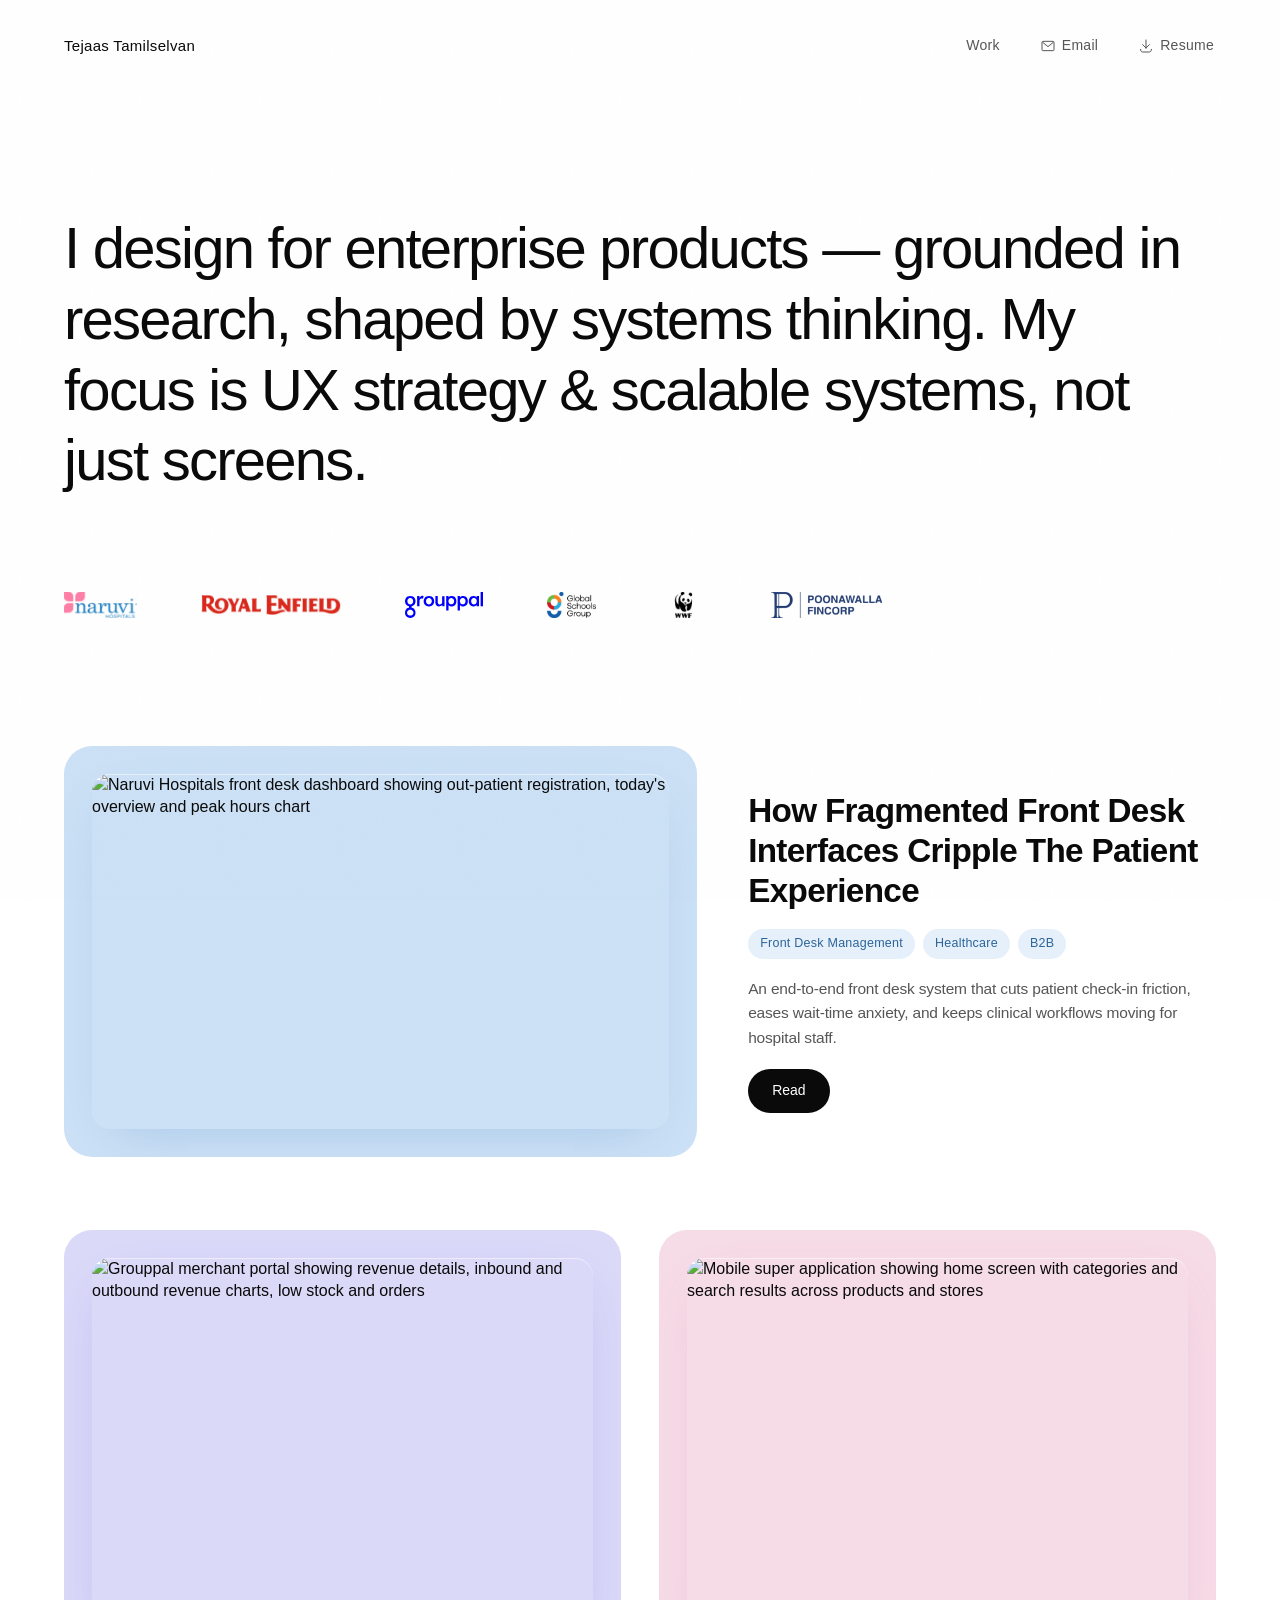
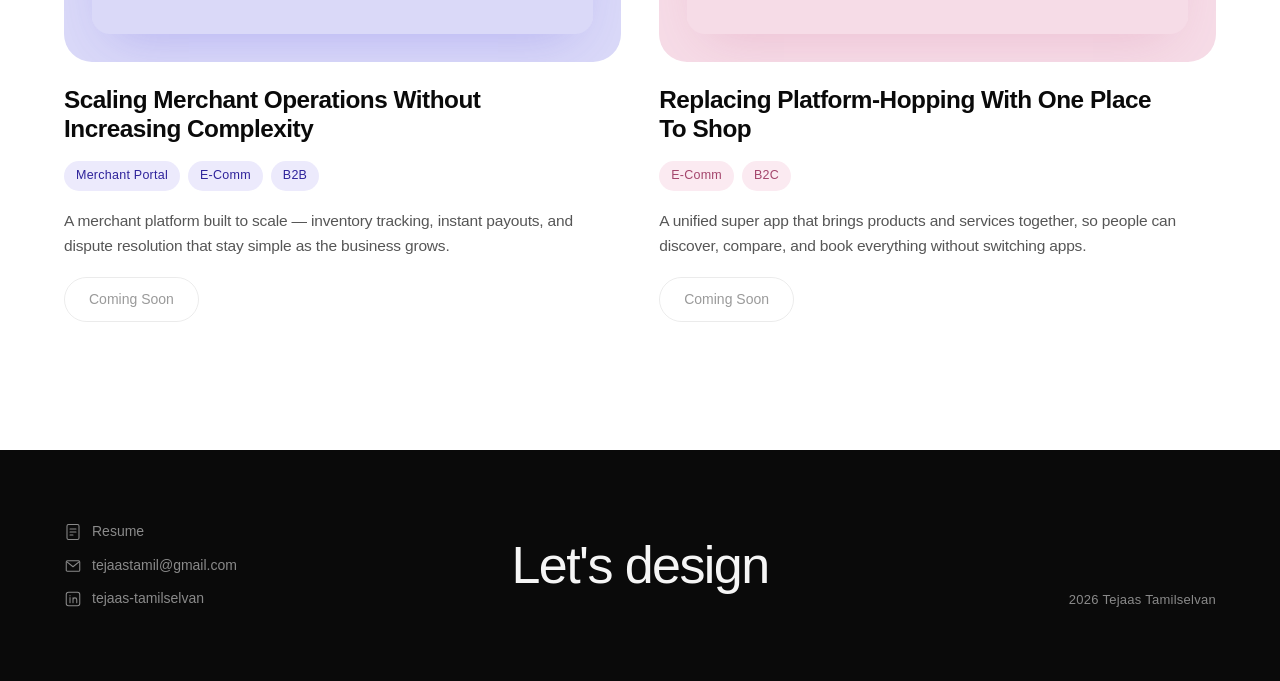
==== index.html @ bf1e73f2 "basic setup + version 1" ====
<!DOCTYPE html>
<html lang="en">
<head>
<meta charset="UTF-8" />
<meta name="viewport" content="width=device-width, initial-scale=1.0" />
<title>Tejaas Tamilselvan — Product Designer</title>
<meta name="description" content="Tejaas Tamilselvan — a designer focused on enterprise products through research driven UX & systems thinking." />

<!-- Switzer — Fontshare -->
<link rel="preconnect" href="https://api.fontshare.com" />
<link href="https://api.fontshare.com/v2/css?f[]=switzer@400,500,600,700&display=swap" rel="stylesheet" />

<link rel="stylesheet" href="assets/reset.css" />
<link rel="stylesheet" href="assets/styles.css" />
</head>
<body>

<div class="grain" aria-hidden="true"></div>

<!-- ================= NAV ================= -->
<header class="nav">
  <a href="#top" class="nav__name">Tejaas Tamilselvan</a>
  <nav class="nav__links" aria-label="Primary">
    <a href="#work" class="nav__link">Work</a>
    <a href="mailto:tejaastamil@gmail.com" class="nav__link nav__link--icon">
      <svg width="16" height="16" viewBox="0 0 24 24" fill="none" aria-hidden="true"><path d="M3 6.5C3 5.67157 3.67157 5 4.5 5H19.5C20.3284 5 21 5.67157 21 6.5V17.5C21 18.3284 20.3284 19 19.5 19H4.5C3.67157 19 3 18.3284 3 17.5V6.5Z" stroke="currentColor" stroke-width="1.5"/><path d="M4 6.5L12 13L20 6.5" stroke="currentColor" stroke-width="1.5" stroke-linecap="round" stroke-linejoin="round"/></svg>
      Email
    </a>
    <a href="resume.pdf" class="nav__link nav__link--icon" download>
      <svg width="16" height="16" viewBox="0 0 24 24" fill="none" aria-hidden="true"><path d="M12 3V15M12 15L7 10M12 15L17 10" stroke="currentColor" stroke-width="1.5" stroke-linecap="round" stroke-linejoin="round"/><path d="M4 17V18C4 19.6569 5.34315 21 7 21H17C18.6569 21 20 19.6569 20 18V17" stroke="currentColor" stroke-width="1.5" stroke-linecap="round" stroke-linejoin="round"/></svg>
      Resume
    </a>
  </nav>
</header>

<!-- ================= HERO ================= -->
<section class="hero" id="top">
  <h1 class="hero__statement" data-reveal-text>
    I design for enterprise products — grounded in research, shaped by systems thinking. My focus is UX strategy &amp; scalable systems, not just screens.
  </h1>
</section>

<!-- ================= CLIENTS ================= -->
<section class="clients" aria-label="Clients">
  <ul class="clients__row">
    <li class="client-logo"><img src="assets/logo/naruvi.svg" alt="Naruvi Hospitals" loading="lazy" /></li>
    <li class="client-logo"><img src="assets/logo/royal-enfield.svg" alt="Royal Enfield" loading="lazy" /></li>
    <li class="client-logo"><img src="assets/logo/grouppal.svg" alt="Grouppal" loading="lazy" /></li>
    <li class="client-logo"><img src="assets/logo/global-schools-group.svg" alt="Global Schools Group" loading="lazy" /></li>
    <li class="client-logo"><img src="assets/logo/wwf.svg" alt="WWF" loading="lazy" /></li>
    <li class="client-logo"><img src="assets/logo/poonawalla-fincorp.svg" alt="Poonawalla Fincorp" loading="lazy" /></li>
  </ul>
</section>

<!-- ================= WORK ================= -->
<main id="work" class="work">

  <!-- Project 1 — featured, full width image -->
  <article class="project project--featured reveal" data-tilt>
    <div class="project__media project__media--blue">
      <img src="assets/image/naruvi-dashboard.png" alt="Naruvi Hospitals front desk dashboard showing out-patient registration, today's overview and peak hours chart" class="project__img" loading="lazy" />
    </div>
    <div class="project__body">
      <h2 class="project__title">How Fragmented Front Desk Interfaces Cripple The Patient Experience</h2>
      <ul class="project__tags">
        <li class="tag tag--blue">Front Desk Management</li>
        <li class="tag tag--blue">Healthcare</li>
        <li class="tag tag--blue">B2B</li>
      </ul>
      <p class="project__desc">An end-to-end front desk system that cuts patient check-in friction, eases wait-time anxiety, and keeps clinical workflows moving for hospital staff.</p>
      <a href="#" class="btn btn--primary">
        <span>Read</span>
      </a>
    </div>
  </article>

  <!-- Project 2 + 3 — two column -->
  <div class="project-grid">

    <article class="project project--card reveal" data-tilt>
      <div class="project__media project__media--lavender">
        <img src="assets/image/grouppal-dashboard.png" alt="Grouppal merchant portal showing revenue details, inbound and outbound revenue charts, low stock and orders" class="project__img" loading="lazy" />
      </div>
      <div class="project__body">
        <h2 class="project__title project__title--sm">Scaling Merchant Operations Without Increasing Complexity</h2>
        <ul class="project__tags">
          <li class="tag tag--lavender">Merchant Portal</li>
          <li class="tag tag--lavender">E-Comm</li>
          <li class="tag tag--lavender">B2B</li>
        </ul>
        <p class="project__desc">A merchant platform built to scale — inventory tracking, instant payouts, and dispute resolution that stay simple as the business grows.</p>
        <span class="btn btn--muted" aria-disabled="true">Coming Soon</span>
      </div>
    </article>

    <article class="project project--card reveal" data-tilt>
      <div class="project__media project__media--pink">
        <img src="assets/image/superapp-mobile.png" alt="Mobile super application showing home screen with categories and search results across products and stores" class="project__img" loading="lazy" />
      </div>
      <div class="project__body">
        <h2 class="project__title project__title--sm">Replacing Platform-Hopping With One Place To Shop</h2>
        <ul class="project__tags">
          <li class="tag tag--pink">E-Comm</li>
          <li class="tag tag--pink">B2C</li>
        </ul>
        <p class="project__desc">A unified super app that brings products and services together, so people can discover, compare, and book everything without switching apps.</p>
        <span class="btn btn--muted" aria-disabled="true">Coming Soon</span>
      </div>
    </article>

  </div>
</main>

<!-- ================= FOOTER ================= -->
<footer class="footer">
  <div class="footer__col footer__col--left">
    <a href="resume.pdf" class="footer__link" download>
      <svg width="18" height="18" viewBox="0 0 24 24" fill="none" aria-hidden="true"><rect x="4" y="2" width="16" height="20" rx="2" stroke="currentColor" stroke-width="1.4"/><path d="M8 8H16M8 12H16M8 16H12" stroke="currentColor" stroke-width="1.4" stroke-linecap="round"/></svg>
      Resume
    </a>
    <a href="mailto:tejaastamil@gmail.com" class="footer__link">
      <svg width="18" height="18" viewBox="0 0 24 24" fill="none" aria-hidden="true"><path d="M3 6.5C3 5.67157 3.67157 5 4.5 5H19.5C20.3284 5 21 5.67157 21 6.5V17.5C21 18.3284 20.3284 19 19.5 19H4.5C3.67157 19 3 18.3284 3 17.5V6.5Z" stroke="currentColor" stroke-width="1.4"/><path d="M4 6.5L12 13L20 6.5" stroke="currentColor" stroke-width="1.4" stroke-linecap="round" stroke-linejoin="round"/></svg>
      tejaastamil@gmail.com
    </a>
    <a href="https://linkedin.com/in/tejaas-tamilselvan" class="footer__link" target="_blank" rel="noopener">
      <svg width="18" height="18" viewBox="0 0 24 24" fill="none" aria-hidden="true"><rect x="3" y="3" width="18" height="18" rx="3" stroke="currentColor" stroke-width="1.4"/><path d="M8 10V17M8 7.5V7.51M12 17V13C12 11.6193 13.1193 10.5 14.5 10.5C15.8807 10.5 17 11.6193 17 13V17M12 10.5V17" stroke="currentColor" stroke-width="1.4" stroke-linecap="round"/></svg>
      tejaas-tamilselvan
    </a>
  </div>

  <div class="footer__col footer__col--center">
    <span class="footer__cta">Let's design</span>
  </div>

  <div class="footer__col footer__col--right">
    <span>2026 Tejaas Tamilselvan</span>
  </div>
</footer>

<script src="script.js"></script>
</body>
</html>
---- assets/styles.css ----
/* ============================================================
   TEJAAS TAMILSELVAN — PORTFOLIO
   Type: Switzer (Fontshare) — used at every scale, weight
   and tracking do the differentiation instead of a second family.
   ============================================================ */

:root{
  /* ---- color ---- */
  --ink:            #0A0A0A;
  --ink-soft:       #565656;
  --ink-faint:      #9A9A9A;
  --paper:          #FFFFFF;
  --line:           rgba(10,10,10,0.08);

  /* Signature accent — the one color this page is remembered by.
     Used sparingly: primary CTA, focus rings, the violet card's
     tag (natural tie-in, same hue family), footer CTA hover glow. */
  --accent:         #4A3FE0;
  --accent-ink:     #2E239B;
  --accent-tint:    #ECEAFC;
  --accent-shadow:  rgba(74,63,224,0.28);

  /* Pastel triad — tuned to a shared saturation/lightness curve
     (~55% sat, ~87% light) so the three cards read as one designed
     family instead of three unrelated colors, each stepping around
     the accent's hue rather than picking random pastels. */
  --blue-bg:        #CCE1F6;
  --blue-tag-bg:    #E6F0FB;
  --blue-tag-ink:   #2B6499;
  --blue-shadow:    rgba(62,124,184,0.26);

  --lavender-bg:    #DAD9F8;
  --lavender-tag-bg:var(--accent-tint);
  --lavender-tag-ink:var(--accent-ink);
  --lavender-shadow:var(--accent-shadow);

  --pink-bg:        #F6DCE7;
  --pink-tag-bg:    #FBEAF1;
  --pink-tag-ink:   #A3446B;
  --pink-shadow:    rgba(200,90,140,0.26);

  --footer-bg:      #0A0A0A;
  --footer-ink:     #F5F5F5;
  --footer-ink-dim: #8A8A8A;

  /* ---- type scale — negative tracking tightens as size grows ---- */
  --track-hero:     -0.03em;
  --track-h2:       -0.02em;
  --track-body:     -0.011em;
  --track-label:    0.02em;   /* positive tracking on eyebrow/chrome elements */

  /* ---- motion ---- */
  --ease-out:       cubic-bezier(.16,1,.3,1);
  --ease-standard:  cubic-bezier(.4,0,.2,1);
  --dur-fast:       160ms;
  --dur-med:        420ms;
  --dur-slow:       720ms;

  --radius-lg:      28px;
  --radius-md:      16px;
  --radius-sm:      10px;
  --radius-pill:    999px;
}

html{ scroll-behavior:smooth; }
@media (prefers-reduced-motion: reduce){
  html{ scroll-behavior:auto; }
}

body{
  background:var(--paper);
  color:var(--ink);
  font-family:'Switzer', -apple-system, BlinkMacSystemFont, 'Segoe UI', sans-serif;
  font-weight:400;
  line-height:1.4;
  overflow-x:hidden;
}

/* subtle grain — quiets down large flat colour fields */
.grain{
  position:fixed; inset:0; pointer-events:none; z-index:999;
  opacity:0.025; mix-blend-mode:multiply;
  background-image:url("data:image/svg+xml,%3Csvg xmlns='http://www.w3.org/2000/svg' width='120' height='120'%3E%3Cfilter id='n'%3E%3CfeTurbulence type='fractalNoise' baseFrequency='0.9' numOctaves='2' stitchTiles='stitch'/%3E%3C/filter%3E%3Crect width='100%25' height='100%25' filter='url(%23n)'/%3E%3C/svg%3E");
}

:focus-visible{
  outline:2px solid var(--accent);
  outline-offset:3px;
  border-radius:4px;
}

/* ============================================================
   NAV
   ============================================================ */
.nav{
  display:flex; align-items:center; justify-content:space-between;
  padding:32px clamp(24px, 5vw, 72px) 0;
  max-width:1440px; margin:0 auto;
}
.nav__name{
  font-weight:500; font-size:15px; letter-spacing:var(--track-label);
}
.nav__links{
  display:flex; align-items:center; gap:clamp(20px, 3vw, 36px);
}
.nav__link{
  display:inline-flex; align-items:center; gap:6px;
  font-size:14px; font-weight:500; color:var(--ink-soft);
  letter-spacing:var(--track-label);
  transition:color var(--dur-fast) var(--ease-standard);
  padding:4px 2px;
  position:relative;
}
.nav__link::after{
  content:'';
  position:absolute; left:0; right:100%; bottom:-2px; height:1px;
  background:var(--ink);
  transition:right var(--dur-med) var(--ease-out);
}
@media (hover:hover) and (pointer:fine){
  .nav__link:hover{ color:var(--ink); }
  .nav__link:hover::after{ right:0; }
}
.nav__link:active{ transform:translateY(1px); }
.nav__link--icon svg{ flex-shrink:0; }

/* ============================================================
   HERO
   ============================================================ */
.hero{
  padding:clamp(64px, 12vw, 160px) clamp(24px, 5vw, 72px) clamp(56px, 8vw, 96px);
  max-width:1440px; margin:0 auto;
}
.hero__statement{
  font-size:clamp(30px, 4.6vw, 58px);
  font-weight:400;
  letter-spacing:var(--track-hero);
  line-height:1.22;
  max-width:1180px;
  color:var(--ink);
}

/* word-by-word reveal — spans injected by JS */
.hero__statement .word{
  display:inline-block;
  opacity:0;
  filter:blur(6px);
  transform:translateY(14px);
  animation:revealWord var(--dur-slow) var(--ease-out) forwards;
}
@keyframes revealWord{
  to{ opacity:1; filter:blur(0); transform:translateY(0); }
}
@media (prefers-reduced-motion: reduce){
  .hero__statement .word{
    animation:none; opacity:1; filter:none; transform:none;
  }
}

/* ============================================================
   CLIENTS
   ============================================================ */
.clients{
  padding:0 clamp(24px, 5vw, 72px) clamp(72px, 10vw, 128px);
  max-width:1440px; margin:0 auto;
}
.clients__row{
  display:flex; flex-wrap:wrap; align-items:center;
  gap:clamp(28px, 5vw, 64px);
  opacity:0;
  animation:fadeUp var(--dur-slow) var(--ease-out) 900ms forwards;
}
@keyframes fadeUp{
  from{ opacity:0; transform:translateY(10px); }
  to{ opacity:1; transform:translateY(0); }
}
@media (prefers-reduced-motion: reduce){
  .clients__row{ animation:none; opacity:1; }
}

.client-logo{
  display:flex; align-items:center;
}
.client-logo img{
  height:26px;
  width:auto;
  max-width:140px;
  object-fit:contain;
}

/* ============================================================
   WORK / PROJECT CARDS
   ============================================================ */
.work{
  padding:0 clamp(24px, 5vw, 72px) clamp(80px, 10vw, 140px);
  max-width:1440px; margin:0 auto;
  display:flex; flex-direction:column; gap:clamp(48px, 6vw, 72px);
}

.reveal{
  opacity:0;
  transform:translateY(28px);
  transition:opacity var(--dur-slow) var(--ease-out), transform var(--dur-slow) var(--ease-out);
}
.reveal.is-visible{
  opacity:1;
  transform:translateY(0);
}
@media (prefers-reduced-motion: reduce){
  .reveal{ opacity:1; transform:none; transition:none; }
}

/* -- featured project -- */
.project--featured{
  display:grid;
  grid-template-columns:1.15fr 0.85fr;
  gap:clamp(32px, 4vw, 56px);
  align-items:center;
}

.project__media{
  border-radius:var(--radius-lg);
  padding:clamp(16px, 2.4vw, 28px);
  aspect-ratio:16/10.4;
  display:flex; align-items:center; justify-content:center;
  overflow:hidden;
  will-change:transform;
  transition:transform var(--dur-med) var(--ease-out), box-shadow var(--dur-med) var(--ease-out);
}
.project__media--blue{ background:var(--blue-bg); }
.project__media--lavender{ background:var(--lavender-bg); }
.project__media--pink{ background:var(--pink-bg); }

.project__img{
  width:100%; height:100%;
  object-fit:cover;
  border-radius:calc(var(--radius-lg) - 10px);
  box-shadow:0 20px 50px -20px rgba(10,10,10,0.22),
             inset 0 1px 0 rgba(255,255,255,0.5);
  transition:transform var(--dur-med) var(--ease-out), box-shadow var(--dur-med) var(--ease-out);
}

/* each card's shadow is tinted with its own hue — a quiet way of
   letting the harmonized palette carry through into depth, not
   just flat fills */
.project__media--blue .project__img{
  box-shadow:0 20px 50px -20px var(--blue-shadow), inset 0 1px 0 rgba(255,255,255,0.5);
}
.project__media--lavender .project__img{
  box-shadow:0 20px 50px -20px var(--lavender-shadow), inset 0 1px 0 rgba(255,255,255,0.5);
}
.project__media--pink .project__img{
  box-shadow:0 20px 50px -20px var(--pink-shadow), inset 0 1px 0 rgba(255,255,255,0.5);
}

@media (hover:hover) and (pointer:fine){
  .project__media--blue:hover .project__img{ box-shadow:0 26px 64px -22px var(--blue-shadow), inset 0 1px 0 rgba(255,255,255,0.5); }
  .project__media--lavender:hover .project__img{ box-shadow:0 26px 64px -22px var(--lavender-shadow), inset 0 1px 0 rgba(255,255,255,0.5); }
  .project__media--pink:hover .project__img{ box-shadow:0 26px 64px -22px var(--pink-shadow), inset 0 1px 0 rgba(255,255,255,0.5); }
  .project__media:hover .project__img{
    transform:scale(1.015);
  }
}

.project__body{
  display:flex; flex-direction:column; gap:18px;
  max-width:520px;
}
.project__title{
  font-size:clamp(24px, 2.6vw, 34px);
  font-weight:600;
  letter-spacing:var(--track-h2);
  line-height:1.2;
}
.project__title--sm{ font-size:clamp(20px, 1.9vw, 25px); }

.project__tags{
  display:flex; flex-wrap:wrap; gap:8px;
}
.tag{
  font-size:12.5px; font-weight:500; letter-spacing:var(--track-label);
  padding:6px 12px; border-radius:var(--radius-pill);
}
.tag--blue{ background:var(--blue-tag-bg); color:var(--blue-tag-ink); }
.tag--lavender{ background:var(--lavender-tag-bg); color:var(--lavender-tag-ink); }
.tag--pink{ background:var(--pink-tag-bg); color:var(--pink-tag-ink); }

.project__desc{
  font-size:15.5px; line-height:1.6;
  letter-spacing:var(--track-body);
  color:var(--ink-soft);
}

/* buttons */
.btn{
  display:inline-flex; align-items:center; justify-content:center;
  width:fit-content;
  padding:12px 24px;
  border-radius:var(--radius-pill);
  font-size:14px; font-weight:500;
  transition:background var(--dur-fast) var(--ease-standard),
             color var(--dur-fast) var(--ease-standard),
             transform var(--dur-fast) var(--ease-standard);
}
.btn--primary{
  background:var(--ink); color:var(--paper);
}
@media (hover:hover) and (pointer:fine){
  .btn--primary:hover{ background:#2A2A2A; }
}
.btn--primary:active{ transform:scale(0.96); }

.btn--muted{
  background:transparent; color:var(--ink-faint);
  border:1px solid var(--line);
  cursor:default;
}

/* -- two-up grid -- */
.project-grid{
  display:grid;
  grid-template-columns:1fr 1fr;
  gap:clamp(28px, 3vw, 44px);
}
.project--card{
  display:flex; flex-direction:column; gap:24px;
}
.project--card .project__media{
  aspect-ratio:4/3.1;
}

/* staggered entrance delays */
.project--featured{ transition-delay:0ms; }
.project-grid .project--card:nth-child(1){ transition-delay:60ms; }
.project-grid .project--card:nth-child(2){ transition-delay:160ms; }

/* ============================================================
   FOOTER
   ============================================================ */
.footer{
  background:var(--footer-bg);
  color:var(--footer-ink);
  padding:clamp(48px, 6vw, 72px) clamp(24px, 5vw, 72px);
  display:grid;
  grid-template-columns:1fr auto 1fr;
  align-items:center;
  gap:24px;
  min-height:220px;
}
.footer__col{ display:flex; flex-direction:column; gap:14px; }
.footer__col--left{ align-items:flex-start; }
.footer__col--right{
  align-items:flex-end; justify-self:end;
  font-size:13px; color:var(--footer-ink-dim);
  letter-spacing:var(--track-label);
  align-self:flex-end;
}
.footer__link{
  display:inline-flex; align-items:center; gap:10px;
  font-size:14px; color:var(--footer-ink-dim);
  transition:color var(--dur-fast) var(--ease-standard),
             transform var(--dur-fast) var(--ease-standard);
}
@media (hover:hover) and (pointer:fine){
  .footer__link:hover{ color:var(--footer-ink); transform:translateX(3px); }
}
.footer__link:active{ transform:translateX(3px) scale(0.98); }

.footer__col--center{ justify-self:center; }
.footer__cta{
  font-size:clamp(32px, 4.6vw, 52px);
  font-weight:500;
  letter-spacing:var(--track-hero);
}

/* ============================================================
   RESPONSIVE
   ============================================================ */
@media (max-width:900px){
  .project--featured{ grid-template-columns:1fr; }
  .project-grid{ grid-template-columns:1fr; }
  .footer{ grid-template-columns:1fr; text-align:center; justify-items:center; }
  .footer__col--left{ align-items:center; order:2; }
  .footer__col--center{ order:1; }
  .footer__col--right{ align-items:center; align-self:center; order:3; }
}

@media (max-width:560px){
  .nav{ flex-direction:column; align-items:flex-start; gap:16px; }
  .nav__links{ gap:20px; }
  .hero{ padding-top:56px; }
  .clients__row{ gap:24px; }
}
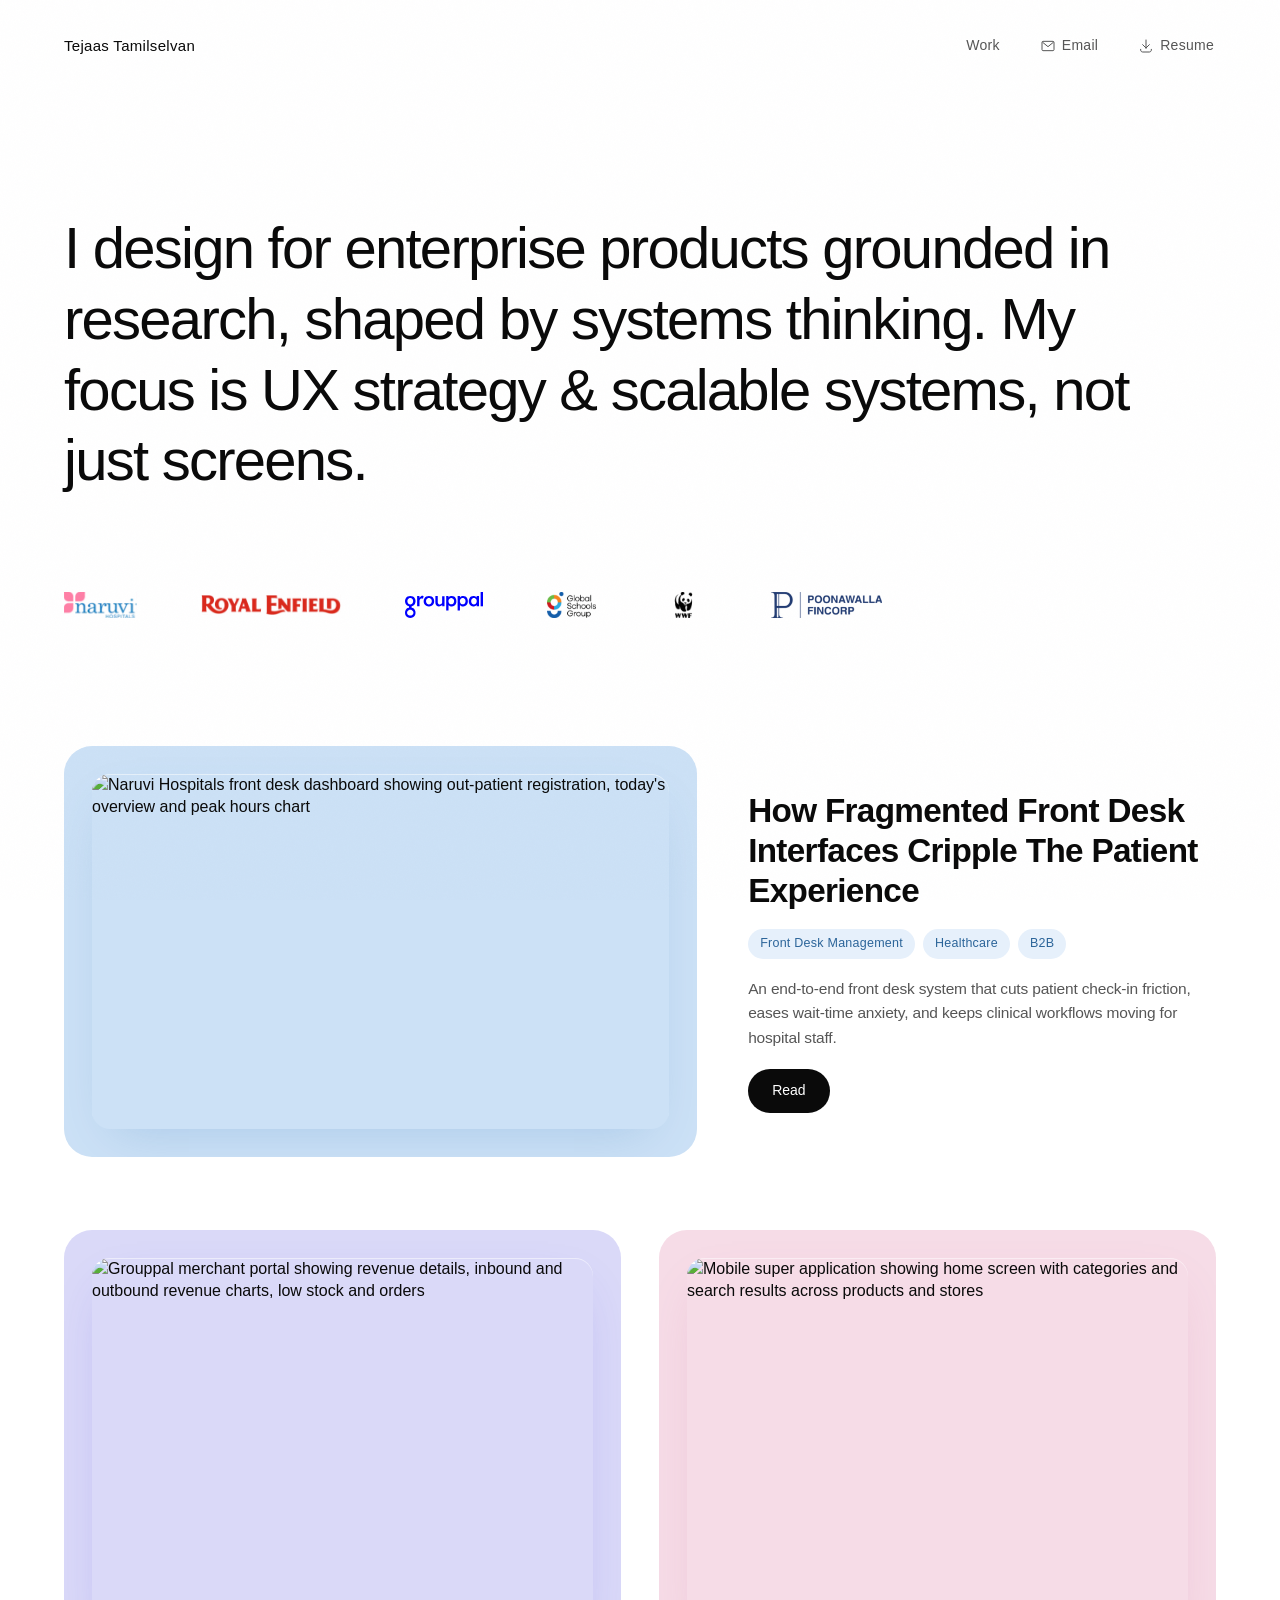
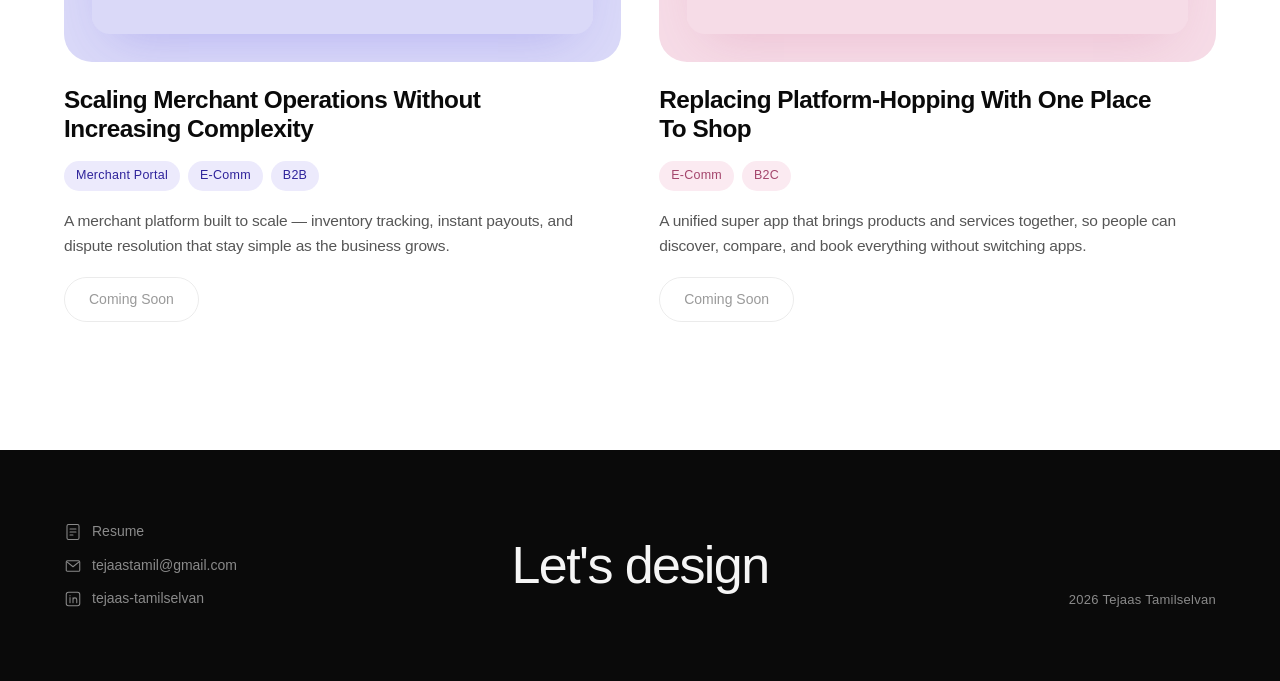
==== commit 88906766: "small text update" ====
--- a/index.html
+++ b/index.html
@@ -36,7 +36,7 @@
 <!-- ================= HERO ================= -->
 <section class="hero" id="top">
   <h1 class="hero__statement" data-reveal-text>
-    I design for enterprise products — grounded in research, shaped by systems thinking. My focus is UX strategy &amp; scalable systems, not just screens.
+    I design for enterprise products grounded in research, shaped by systems thinking. My focus is UX strategy &amp; scalable systems, not just screens.
   </h1>
 </section>
 
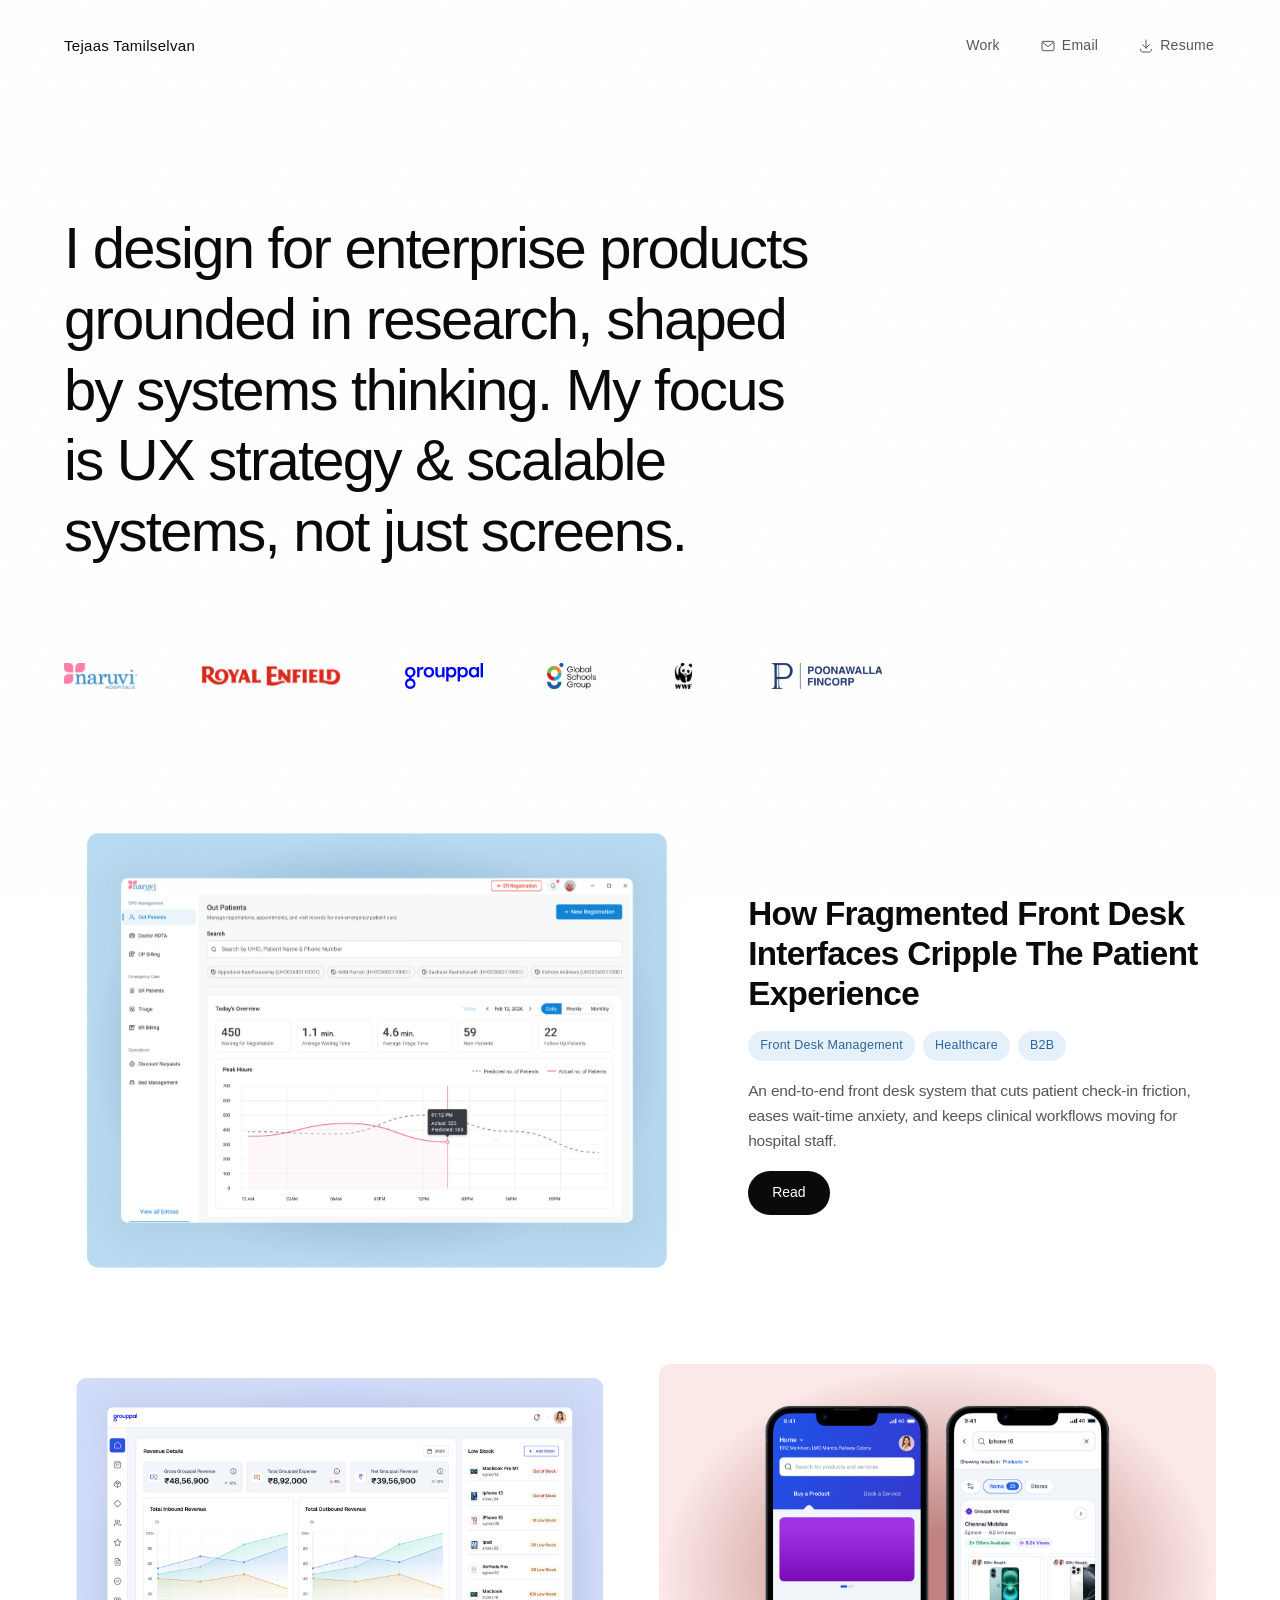
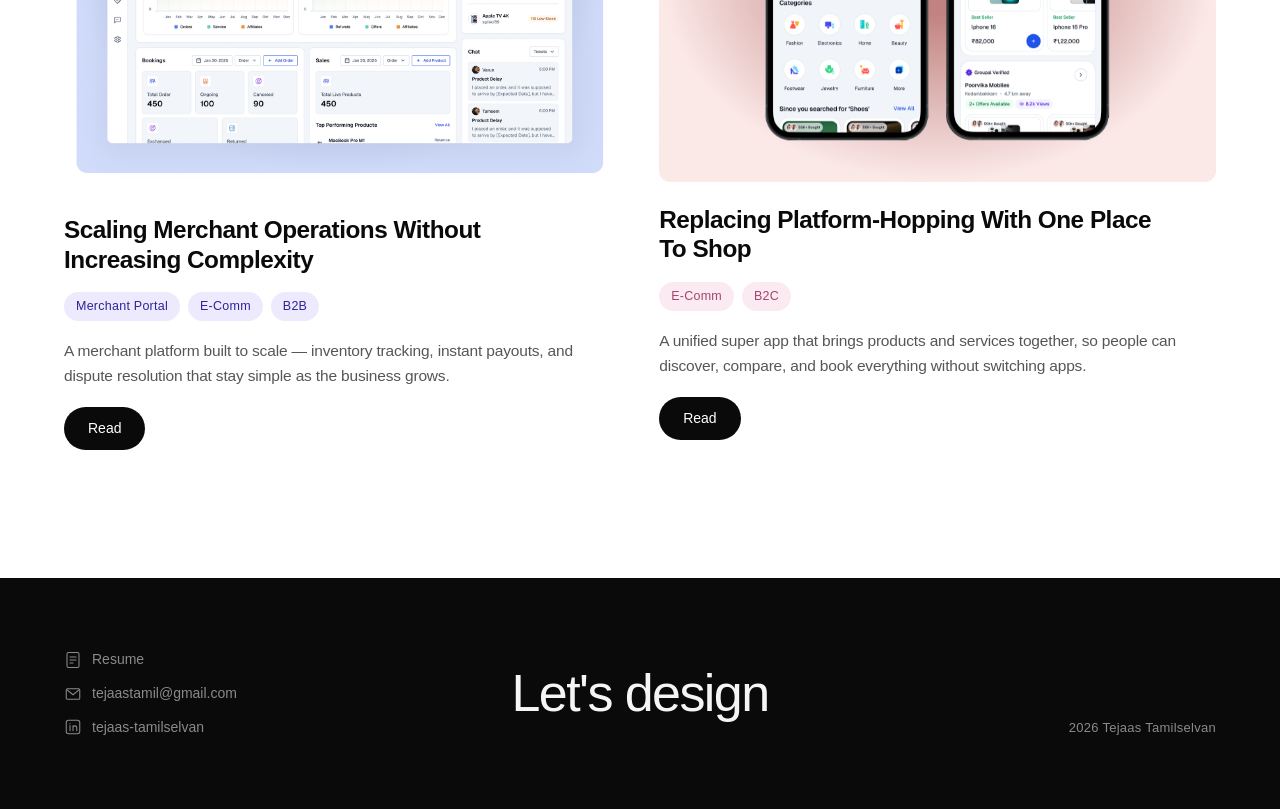
==== commit 11221b9b: "naruvi case study done" ====
--- a/index.html
+++ b/index.html
@@ -68,7 +68,7 @@
         <li class="tag tag--blue">B2B</li>
       </ul>
       <p class="project__desc">An end-to-end front desk system that cuts patient check-in friction, eases wait-time anxiety, and keeps clinical workflows moving for hospital staff.</p>
-      <a href="#" class="btn btn--primary">
+      <a href="naruvi-case-study.html" class="btn btn--primary">
         <span>Read</span>
       </a>
     </div>
@@ -89,7 +89,9 @@
           <li class="tag tag--lavender">B2B</li>
         </ul>
         <p class="project__desc">A merchant platform built to scale — inventory tracking, instant payouts, and dispute resolution that stay simple as the business grows.</p>
-        <span class="btn btn--muted" aria-disabled="true">Coming Soon</span>
+        <a href="grouppal-case-study.html" class="btn btn--primary">
+          <span>Read</span>
+        </a>
       </div>
     </article>
 
@@ -104,7 +106,9 @@
           <li class="tag tag--pink">B2C</li>
         </ul>
         <p class="project__desc">A unified super app that brings products and services together, so people can discover, compare, and book everything without switching apps.</p>
-        <span class="btn btn--muted" aria-disabled="true">Coming Soon</span>
+        <a href="superapp-case-study.html" class="btn btn--primary">
+          <span>Read</span>
+        </a>
       </div>
     </article>
 
--- a/assets/styles.css
+++ b/assets/styles.css
@@ -136,8 +136,12 @@
   font-weight:400;
   letter-spacing:var(--track-hero);
   line-height:1.22;
-  max-width:1180px;
+  width:80%;
   color:var(--ink);
+  text-wrap:balance;
+}
+@media (max-width:900px){
+  .hero__statement{ width:100%; }
 }
 
 /* word-by-word reveal — spans injected by JS */
@@ -218,45 +222,30 @@
   align-items:center;
 }
 
+/* Corners are baked into the source PNGs, so we never crop them —
+   object-fit:contain scales each image down to fit a shared box
+   height without slicing into the baked-in rounded corners.
+   The fixed aspect-ratio is what actually restricts both cards
+   to the same size regardless of each PNG's native dimensions. */
 .project__media{
-  border-radius:var(--radius-lg);
-  padding:clamp(16px, 2.4vw, 28px);
-  aspect-ratio:16/10.4;
-  display:flex; align-items:center; justify-content:center;
-  overflow:hidden;
+  aspect-ratio: 4 / 3;
+  display:flex;
+  align-items:center;
+  justify-content:center;
+  min-width:0;
   will-change:transform;
-  transition:transform var(--dur-med) var(--ease-out), box-shadow var(--dur-med) var(--ease-out);
-}
-.project__media--blue{ background:var(--blue-bg); }
-.project__media--lavender{ background:var(--lavender-bg); }
-.project__media--pink{ background:var(--pink-bg); }
+  transition:transform var(--dur-med) var(--ease-out);
+}
 
 .project__img{
-  width:100%; height:100%;
-  object-fit:cover;
-  border-radius:calc(var(--radius-lg) - 10px);
-  box-shadow:0 20px 50px -20px rgba(10,10,10,0.22),
-             inset 0 1px 0 rgba(255,255,255,0.5);
-  transition:transform var(--dur-med) var(--ease-out), box-shadow var(--dur-med) var(--ease-out);
-}
-
-/* each card's shadow is tinted with its own hue — a quiet way of
-   letting the harmonized palette carry through into depth, not
-   just flat fills */
-.project__media--blue .project__img{
-  box-shadow:0 20px 50px -20px var(--blue-shadow), inset 0 1px 0 rgba(255,255,255,0.5);
-}
-.project__media--lavender .project__img{
-  box-shadow:0 20px 50px -20px var(--lavender-shadow), inset 0 1px 0 rgba(255,255,255,0.5);
-}
-.project__media--pink .project__img{
-  box-shadow:0 20px 50px -20px var(--pink-shadow), inset 0 1px 0 rgba(255,255,255,0.5);
+  width:100%;
+  height:100%;
+  display:block;
+  object-fit:contain;
+  object-position:center;
 }
 
 @media (hover:hover) and (pointer:fine){
-  .project__media--blue:hover .project__img{ box-shadow:0 26px 64px -22px var(--blue-shadow), inset 0 1px 0 rgba(255,255,255,0.5); }
-  .project__media--lavender:hover .project__img{ box-shadow:0 26px 64px -22px var(--lavender-shadow), inset 0 1px 0 rgba(255,255,255,0.5); }
-  .project__media--pink:hover .project__img{ box-shadow:0 26px 64px -22px var(--pink-shadow), inset 0 1px 0 rgba(255,255,255,0.5); }
   .project__media:hover .project__img{
     transform:scale(1.015);
   }
@@ -316,17 +305,24 @@
   cursor:default;
 }
 
-/* -- two-up grid -- */
+/* -- two-up grid --
+   minmax(0, 1fr) instead of bare 1fr: by default a grid track's
+   minimum width is "auto", which respects the min-content size of
+   whatever's inside it. If one card's heading/copy needs more
+   intrinsic width than the other, that column silently grows past
+   its 50% share and the other shrinks — which is what was making
+   the two project cards render at visibly different sizes even
+   though "1fr 1fr" looks like it should split evenly. Pinning the
+   track minimum to 0 forces a true equal split regardless of
+   content length. */
 .project-grid{
   display:grid;
-  grid-template-columns:1fr 1fr;
+  grid-template-columns:minmax(0, 1fr) minmax(0, 1fr);
   gap:clamp(28px, 3vw, 44px);
 }
 .project--card{
   display:flex; flex-direction:column; gap:24px;
-}
-.project--card .project__media{
-  aspect-ratio:4/3.1;
+  min-width:0; /* allow the card to actually shrink to its grid track */
 }
 
 /* staggered entrance delays */
